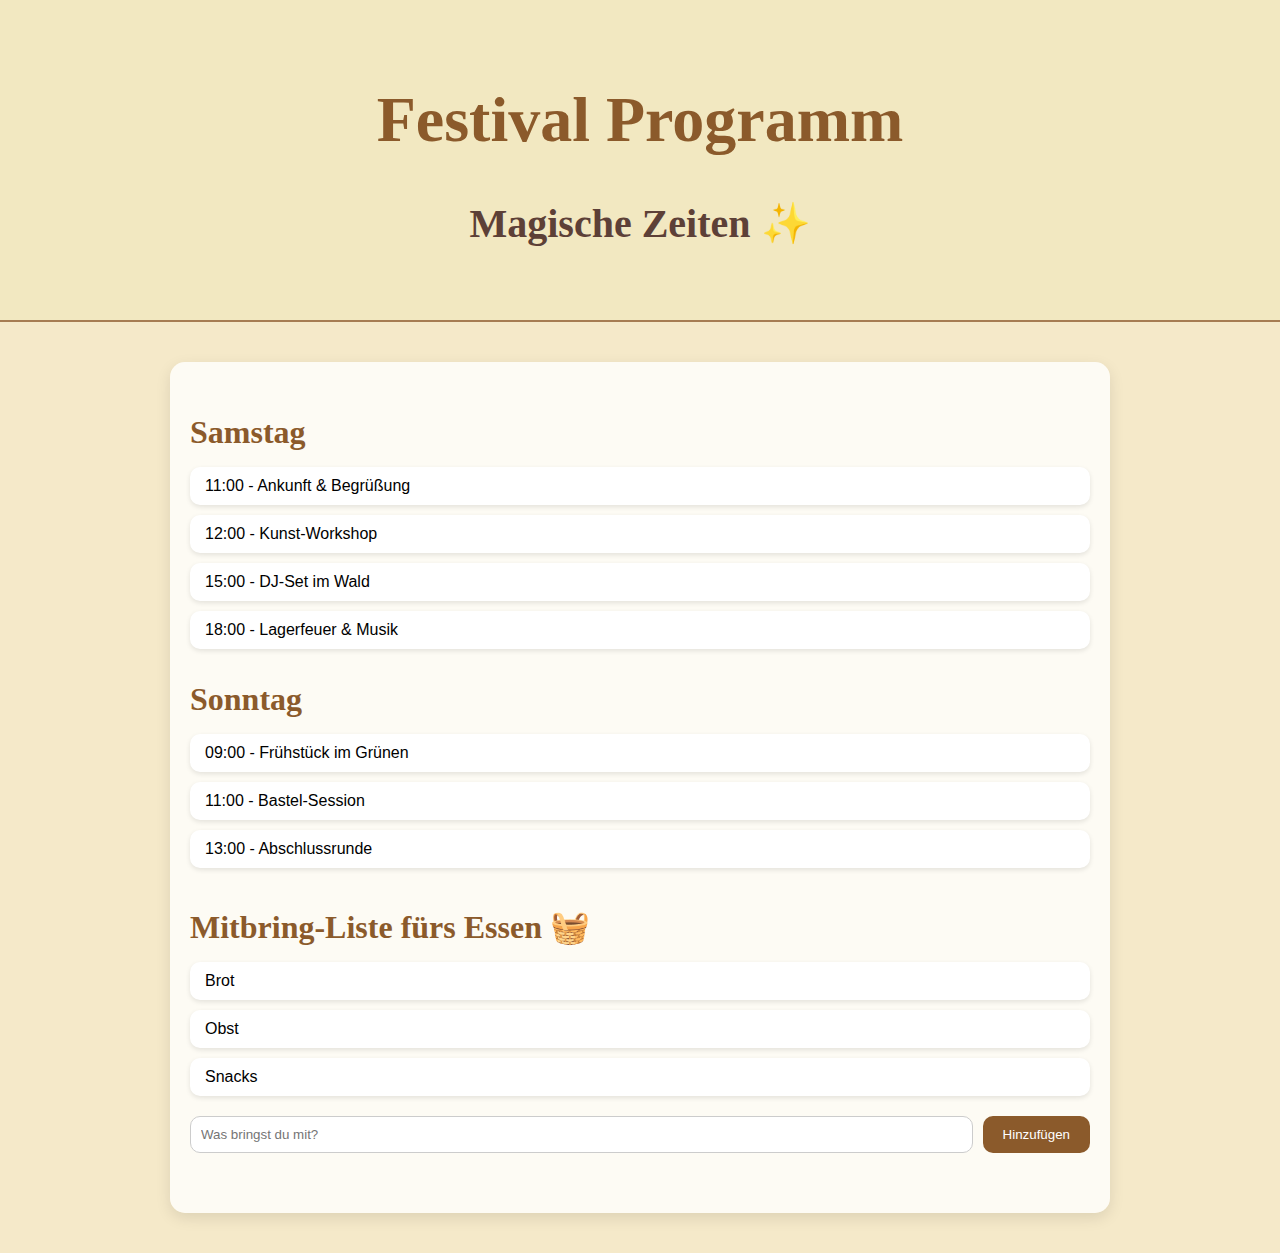
==== programm.html @ 69495f51 "programm" ====
<!DOCTYPE html>
<html lang="de">
<head>
    <meta charset="UTF-8">
    <meta name="viewport" content="width=device-width, initial-scale=1.0">
    <title>Fairy Art Festival - Programm</title>
    <link rel="stylesheet" href="programm.css">
</head>
<body>

<header>
    <h1>Festival Programm</h1>
    <h2>Magische Zeiten ✨</h2>
</header>

<main class="container">
    <section class="timetable">
        <h3>Samstag</h3>
        <ul id="saturday-schedule">
            <li>11:00 - Ankunft & Begrüßung</li>
            <li>12:00 - Kunst-Workshop</li>
            <li>15:00 - DJ-Set im Wald</li>
            <li>18:00 - Lagerfeuer & Musik</li>
        </ul>

        <h3>Sonntag</h3>
        <ul id="sunday-schedule">
            <li>09:00 - Frühstück im Grünen</li>
            <li>11:00 - Bastel-Session</li>
            <li>13:00 - Abschlussrunde</li>
        </ul>
    </section>

    <section class="food-list">
        <h3>Mitbring-Liste fürs Essen 🧺</h3>
        <ul id="food-items">
            <li>Brot</li>
            <li>Obst</li>
            <li>Snacks</li>
        </ul>

        <div class="food-form">
            <input type="text" id="newFoodItem" placeholder="Was bringst du mit?">
            <button id="addFoodButton">Hinzufügen</button>
        </div>
    </section>
</main>

<script src="programm.js"></script>
</body>
</html>
---- programm.css ----
body {
    font-family: 'Poppins', sans-serif;
    background-color: #F5E9C9;
    margin: 0;
    padding: 0;
}

header {
    text-align: center;
    padding: 40px 20px;
    background-color: rgba(242, 232, 192, 0.9);
    border-bottom: 2px solid #A67C52;
}

h1 {
    font-family: 'Amatic SC', cursive;
    font-size: 4rem;
    color: #8B5A2B;
}

h2 {
    font-family: 'Amatic SC', cursive;
    font-size: 2.5rem;
    color: #5D4037;
}

.container {
    max-width: 900px;
    margin: 40px auto;
    padding: 20px;
    background: rgba(255, 255, 255, 0.8);
    border-radius: 15px;
    box-shadow: 0 5px 15px rgba(0,0,0,0.1);
}

.timetable, .food-list {
    margin-bottom: 40px;
}

h3 {
    font-family: 'Amatic SC', cursive;
    font-size: 2rem;
    color: #8B5A2B;
    margin-bottom: 10px;
}

ul {
    list-style: none;
    padding: 0;
}

ul li {
    background: #ffffff;
    margin-bottom: 10px;
    padding: 10px 15px;
    border-radius: 10px;
    box-shadow: 0 2px 5px rgba(0,0,0,0.1);
}

.food-form {
    display: flex;
    gap: 10px;
    margin-top: 20px;
}

#newFoodItem {
    flex: 1;
    padding: 10px;
    border-radius: 10px;
    border: 1px solid #ccc;
}

#addFoodButton {
    padding: 10px 20px;
    background-color: #8B5A2B;
    color: white;
    border: none;
    border-radius: 10px;
    cursor: pointer;
    transition: background-color 0.3s ease;
}

#addFoodButton:hover {
    background-color: #5D4037;
}
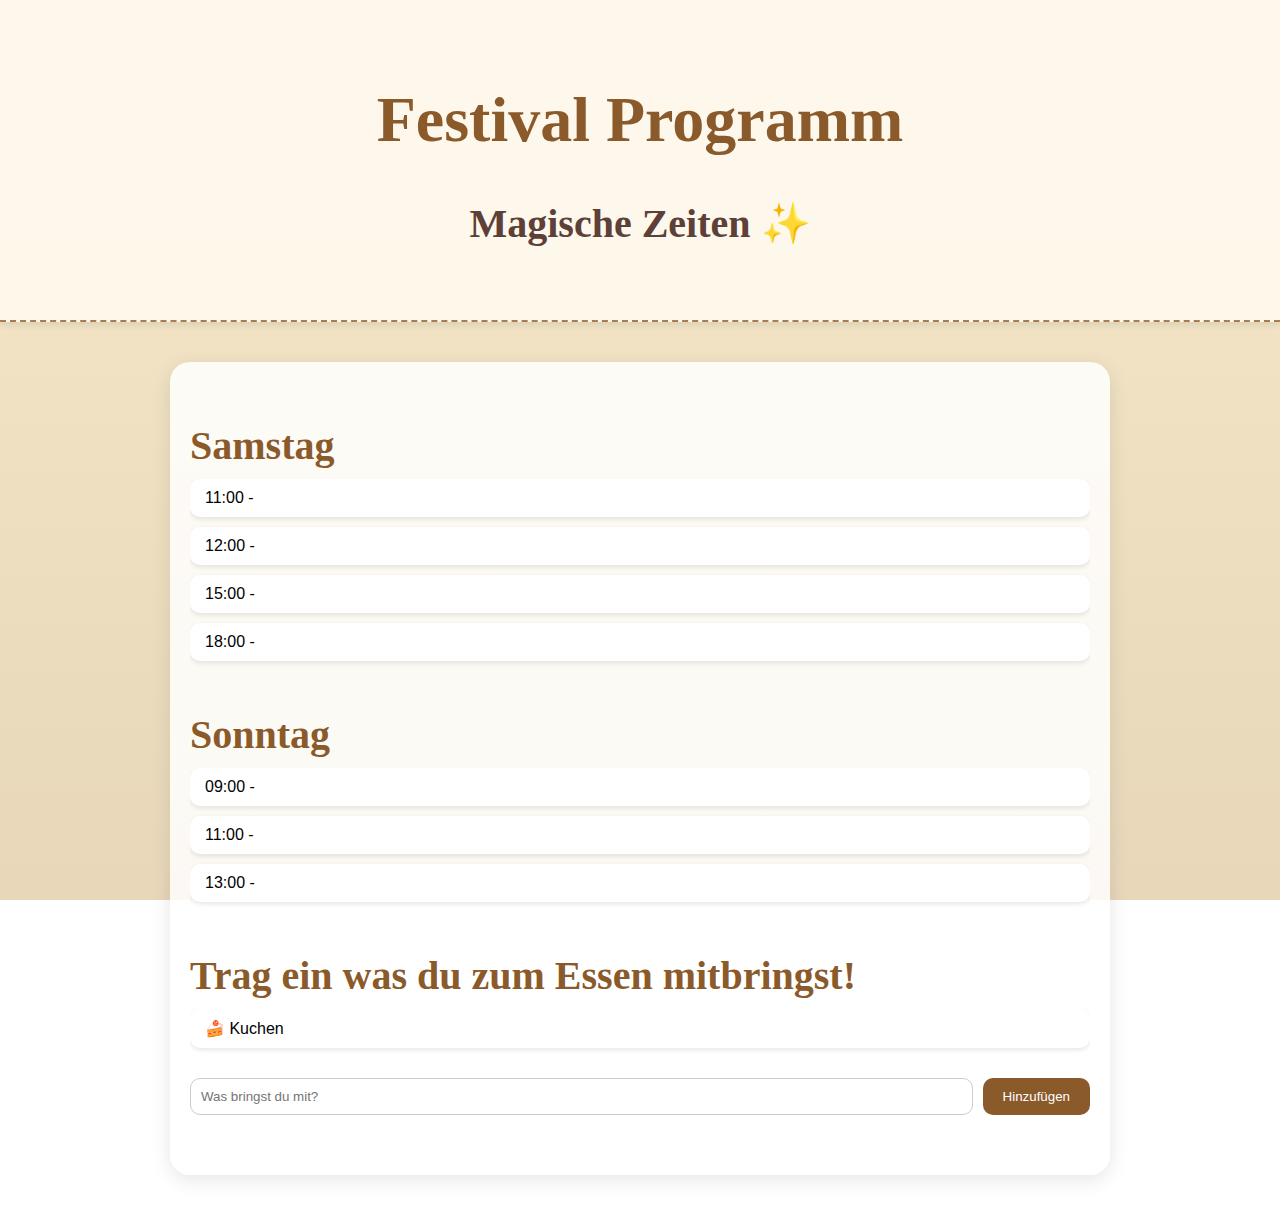
==== commit 547d2f12: "programm" ====
--- a/programm.html
+++ b/programm.html
@@ -17,26 +17,24 @@
     <section class="timetable">
         <h3>Samstag</h3>
         <ul id="saturday-schedule">
-            <li>11:00 - Ankunft & Begrüßung</li>
-            <li>12:00 - Kunst-Workshop</li>
-            <li>15:00 - DJ-Set im Wald</li>
-            <li>18:00 - Lagerfeuer & Musik</li>
+            <li>11:00 - </li>
+            <li>12:00 - </li>
+            <li>15:00 - </li>
+            <li>18:00 -</li>
         </ul>
 
         <h3>Sonntag</h3>
         <ul id="sunday-schedule">
-            <li>09:00 - Frühstück im Grünen</li>
-            <li>11:00 - Bastel-Session</li>
-            <li>13:00 - Abschlussrunde</li>
+            <li>09:00 - </li>
+            <li>11:00 - </li>
+            <li>13:00 - </li>
         </ul>
     </section>
 
     <section class="food-list">
-        <h3>Mitbring-Liste fürs Essen 🧺</h3>
+        <h3>Trag ein was du zum Essen mitbringst!</h3>
         <ul id="food-items">
-            <li>Brot</li>
-            <li>Obst</li>
-            <li>Snacks</li>
+            <li>🍰 Kuchen</li>
         </ul>
 
         <div class="food-form">
--- a/programm.css
+++ b/programm.css
@@ -1,15 +1,17 @@
 body {
     font-family: 'Poppins', sans-serif;
-    background-color: #F5E9C9;
+    background: linear-gradient(#f5e9c9, #e8d7b9);
     margin: 0;
     padding: 0;
+    background-attachment: fixed;
 }
 
 header {
     text-align: center;
     padding: 40px 20px;
-    background-color: rgba(242, 232, 192, 0.9);
-    border-bottom: 2px solid #A67C52;
+    background: rgba(255, 250, 240, 0.9);
+    border-bottom: 2px dashed #A67C52;
+    box-shadow: 0 2px 8px rgba(0,0,0,0.1);
 }
 
 h1 {
@@ -28,25 +30,34 @@
     max-width: 900px;
     margin: 40px auto;
     padding: 20px;
-    background: rgba(255, 255, 255, 0.8);
-    border-radius: 15px;
-    box-shadow: 0 5px 15px rgba(0,0,0,0.1);
+    background: rgba(255, 255, 255, 0.85);
+    border-radius: 20px;
+    box-shadow: 0 5px 20px rgba(0,0,0,0.1);
 }
 
-.timetable, .food-list {
+section {
     margin-bottom: 40px;
 }
 
 h3 {
     font-family: 'Amatic SC', cursive;
-    font-size: 2rem;
+    font-size: 2.5rem;
     color: #8B5A2B;
     margin-bottom: 10px;
+    cursor: pointer;
+    transition: color 0.3s;
+}
+
+h3:hover {
+    color: #D4AF37;
 }
 
 ul {
     list-style: none;
     padding: 0;
+    margin: 0;
+    overflow: hidden;
+    transition: max-height 0.5s ease;
 }
 
 ul li {
@@ -55,6 +66,10 @@
     padding: 10px 15px;
     border-radius: 10px;
     box-shadow: 0 2px 5px rgba(0,0,0,0.1);
+}
+
+ul.collapsed {
+    max-height: 0;
 }
 
 .food-form {
